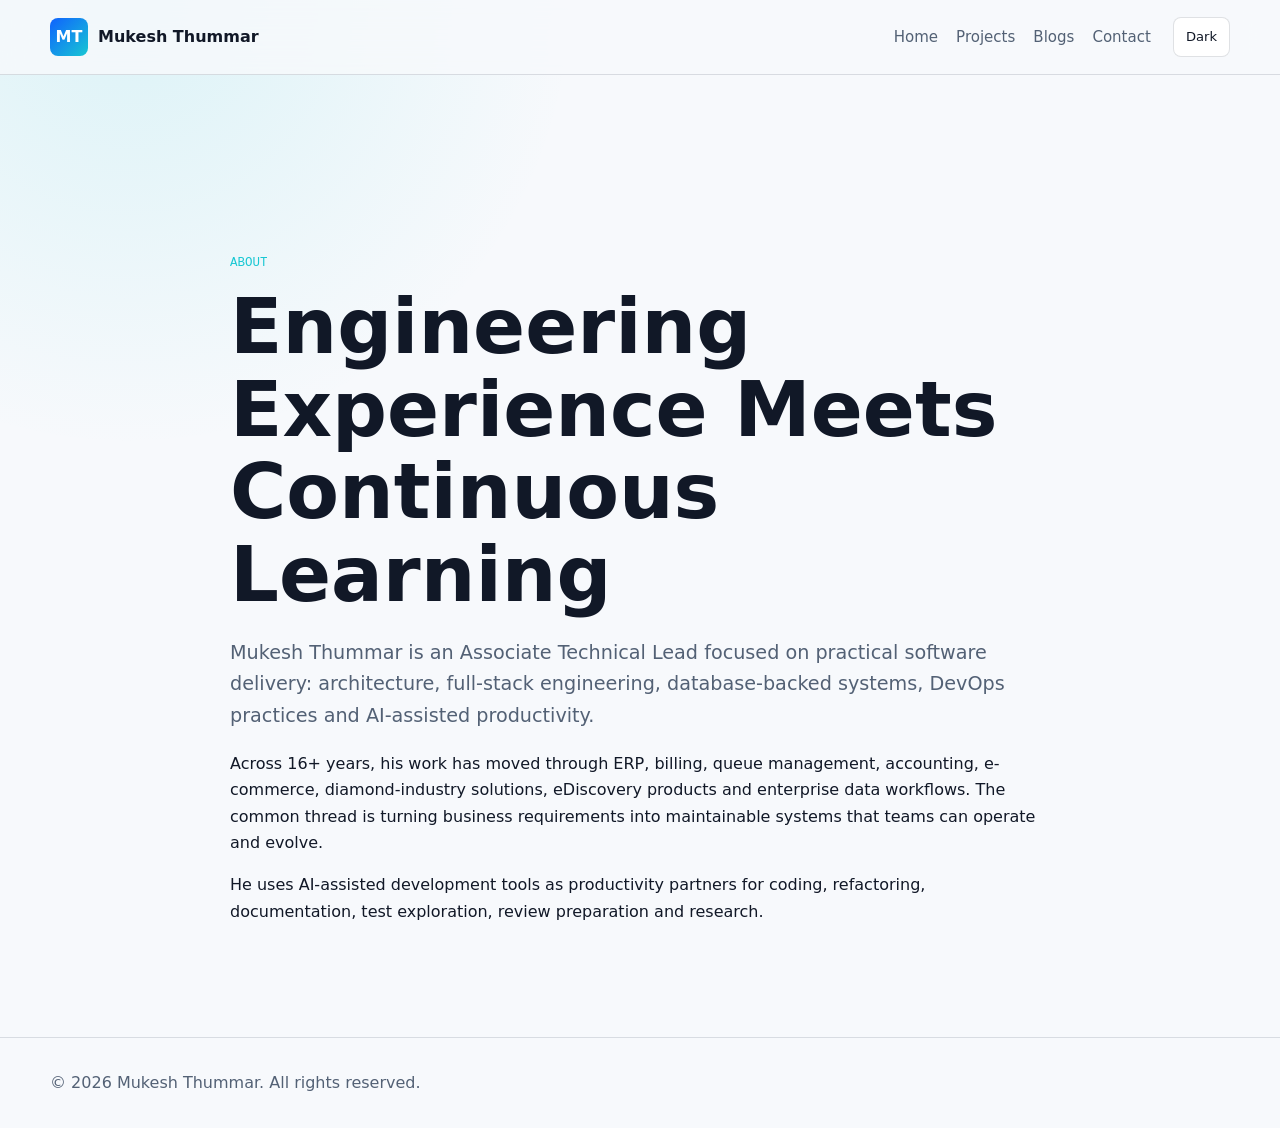
==== about.html @ 183f64a7 "Upgrade Application Design" ====
<!doctype html>
<html lang="en">
<head>
  <meta charset="utf-8">
  <meta name="viewport" content="width=device-width, initial-scale=1">
  <title>About Mukesh Thummar | Engineering Journey</title>
  <meta name="description" content="About Mukesh Thummar, Associate Technical Lead and full-stack software engineer with 16+ years of enterprise application experience.">
  <link rel="stylesheet" href="css/style.css">
  <link rel="stylesheet" href="css/responsive.css">
</head>
<body>
  <header class="site-header"><nav class="nav wrap"><a class="brand" href="index.html"><span>MT</span><strong>Mukesh Thummar</strong></a><div class="nav-menu static"><a href="index.html">Home</a><a href="projects.html">Projects</a><a href="blogs.html">Blogs</a><a href="contact.html">Contact</a></div><button class="theme-toggle" type="button" data-theme-toggle>Light</button></nav></header>
  <main class="page-main">
    <section class="section"><div class="wrap narrow"><p class="eyebrow">About</p><h1>Engineering Experience Meets Continuous Learning</h1><p class="lead">Mukesh Thummar is an Associate Technical Lead focused on practical software delivery: architecture, full-stack engineering, database-backed systems, DevOps practices and AI-assisted productivity.</p><p>Across 16+ years, his work has moved through ERP, billing, queue management, accounting, e-commerce, diamond-industry solutions, eDiscovery products and enterprise data workflows. The common thread is turning business requirements into maintainable systems that teams can operate and evolve.</p><p>He uses AI-assisted development tools as productivity partners for coding, refactoring, documentation, test exploration, review preparation and research.</p></div></section>
  </main>
  <footer class="footer"><div class="wrap">&copy; 2026 Mukesh Thummar. All rights reserved.</div></footer>
  <script src="js/main.js"></script>
</body>
</html>
---- css/style.css ----
:root {
  color-scheme: dark;
  --primary: #0f62fe;
  --secondary: #7c8ca5;
  --accent: #18c7d3;
  --background: #08111f;
  --surface: #0f1b2e;
  --surface-strong: #16243a;
  --text: #f5f8fb;
  --muted: #a9b6c8;
  --border: rgba(185, 205, 232, 0.16);
  --shadow: 0 24px 80px rgba(0, 0, 0, 0.32);
  --radius: 8px;
  --wrap: min(1180px, calc(100% - 40px));
}

[data-theme="light"] {
  color-scheme: light;
  --background: #f7f9fc;
  --surface: #ffffff;
  --surface-strong: #eef3f8;
  --text: #111827;
  --muted: #536175;
  --border: rgba(31, 45, 68, 0.14);
  --shadow: 0 20px 60px rgba(18, 32, 53, 0.12);
}

* { box-sizing: border-box; }
html { scroll-behavior: smooth; }
body {
  margin: 0;
  font-family: Inter, system-ui, -apple-system, BlinkMacSystemFont, "Segoe UI", sans-serif;
  background:
    radial-gradient(circle at 10% 0%, rgba(24, 199, 211, 0.12), transparent 28rem),
    linear-gradient(180deg, var(--background), var(--background));
  color: var(--text);
  line-height: 1.65;
}

a { color: inherit; text-decoration: none; }
img { max-width: 100%; display: block; }
button, input { font: inherit; }

.skip-link {
  position: absolute;
  left: 16px;
  top: -48px;
  z-index: 20;
  padding: 10px 14px;
  background: var(--primary);
  color: white;
  border-radius: var(--radius);
}
.skip-link:focus { top: 12px; }

.wrap { width: var(--wrap); margin-inline: auto; }
.section { padding: 96px 0; }
.section.alt { background: color-mix(in srgb, var(--surface) 74%, transparent); }
.page-main { padding-top: 82px; min-height: 72vh; }
.narrow { max-width: 820px; }
.lead { font-size: 1.2rem; color: var(--muted); }

.site-header {
  position: sticky;
  top: 0;
  z-index: 10;
  background: color-mix(in srgb, var(--background) 82%, transparent);
  border-bottom: 1px solid var(--border);
  backdrop-filter: blur(18px);
}
.nav {
  min-height: 74px;
  display: flex;
  align-items: center;
  gap: 22px;
}
.brand {
  display: inline-flex;
  align-items: center;
  gap: 10px;
  font-weight: 800;
  letter-spacing: 0;
  white-space: nowrap;
}
.brand span {
  display: grid;
  place-items: center;
  width: 38px;
  height: 38px;
  border-radius: var(--radius);
  background: linear-gradient(135deg, var(--primary), var(--accent));
  color: white;
}
.nav-menu {
  display: flex;
  align-items: center;
  gap: 18px;
  margin-left: auto;
  color: var(--muted);
  font-size: 0.94rem;
}
.nav-menu a:hover, .nav-menu a.active { color: var(--text); }
.nav-actions { display: flex; align-items: center; gap: 8px; }
.icon-link, .theme-toggle, .nav-toggle {
  min-width: 40px;
  height: 40px;
  border-radius: var(--radius);
  border: 1px solid var(--border);
  background: var(--surface);
  color: var(--text);
  display: inline-grid;
  place-items: center;
  cursor: pointer;
}
.theme-toggle { padding: 0 12px; font-size: 0.82rem; }
.nav-toggle { display: none; gap: 4px; }
.nav-toggle span { width: 18px; height: 2px; background: currentColor; display: block; }

.hero { min-height: calc(100vh - 74px); display: grid; align-items: center; padding: 88px 0 64px; }
.hero-grid, .two-col, .architecture-grid { display: grid; grid-template-columns: 1.05fr 0.95fr; gap: 56px; align-items: center; }
.eyebrow {
  margin: 0 0 12px;
  color: var(--accent);
  font-family: "JetBrains Mono", monospace;
  font-size: 0.78rem;
  text-transform: uppercase;
}
h1, h2, h3 { margin: 0; line-height: 1.08; letter-spacing: 0; }
h1 { font-size: clamp(2.55rem, 6vw, 5.8rem); max-width: 920px; }
h2 { font-size: clamp(2rem, 4vw, 3.4rem); }
h3 { font-size: 1.35rem; }
.hero-text, .section-heading p, .story p, .timeline-item p, .mini-card p { color: var(--muted); }
.hero-text { font-size: 1.16rem; max-width: 680px; }
.hero-actions, .contact-actions, .action-space { display: flex; flex-wrap: wrap; gap: 12px; margin-top: 28px; }
.btn {
  min-height: 44px;
  display: inline-flex;
  align-items: center;
  justify-content: center;
  padding: 10px 16px;
  border-radius: var(--radius);
  border: 1px solid var(--border);
  font-weight: 700;
  transition: transform .2s ease, border-color .2s ease, background .2s ease;
}
.btn:hover { transform: translateY(-2px); }
.btn.primary { background: linear-gradient(135deg, var(--primary), #184fd4); color: white; border-color: transparent; }
.btn.secondary { background: var(--surface-strong); }
.btn.ghost { background: transparent; }

.signal-row { display: flex; flex-wrap: wrap; gap: 12px; margin-top: 30px; color: var(--muted); }
.signal-row span { border: 1px solid var(--border); padding: 8px 12px; border-radius: var(--radius); background: var(--surface); }
.signal-row strong { color: var(--text); }

.hero-visual {
  position: relative;
  min-height: 520px;
  border: 1px solid var(--border);
  border-radius: 8px;
  overflow: hidden;
  background:
    linear-gradient(rgba(24,199,211,.08) 1px, transparent 1px),
    linear-gradient(90deg, rgba(24,199,211,.08) 1px, transparent 1px),
    radial-gradient(circle at 70% 25%, rgba(15,98,254,.35), transparent 22rem),
    var(--surface);
  background-size: 32px 32px, 32px 32px, auto, auto;
  box-shadow: var(--shadow);
}
.code-panel {
  position: absolute;
  left: 8%;
  right: 8%;
  top: 12%;
  padding: 16px;
  border: 1px solid var(--border);
  border-radius: var(--radius);
  background: rgba(8, 17, 31, 0.82);
}
.panel-bar { display: flex; gap: 7px; margin-bottom: 14px; }
.panel-bar span { width: 10px; height: 10px; border-radius: 999px; background: var(--accent); opacity: .75; }
pre { margin: 0; overflow: auto; color: #d7f7ff; font: 0.92rem/1.7 "JetBrains Mono", monospace; }
.network-orbit span {
  position: absolute;
  width: 82px;
  height: 82px;
  border-radius: 50%;
  border: 1px solid rgba(24,199,211,.45);
  background: rgba(15,98,254,.16);
  box-shadow: 0 0 48px rgba(24,199,211,.16);
}
.network-orbit span:nth-child(1) { left: 16%; bottom: 18%; }
.network-orbit span:nth-child(2) { left: 48%; bottom: 12%; width: 124px; height: 124px; }
.network-orbit span:nth-child(3) { right: 12%; top: 36%; width: 66px; height: 66px; }
.network-orbit span:nth-child(4) { right: 24%; bottom: 30%; width: 38px; height: 38px; }
.network-orbit span:nth-child(5) { left: 36%; top: 46%; width: 42px; height: 42px; }

.section-heading { max-width: 760px; margin-bottom: 34px; }
.section-heading.center { text-align: center; margin-inline: auto; }
.section-heading.split { display: flex; align-items: end; justify-content: space-between; gap: 24px; max-width: none; }

.journey, .chips, .industry-strip { display: flex; flex-wrap: wrap; gap: 10px; }
.journey span, .chips span, .industry-strip span, .blog-tags span {
  border: 1px solid var(--border);
  background: var(--surface);
  border-radius: var(--radius);
  padding: 7px 10px;
  color: var(--muted);
  font-size: 0.88rem;
}

.timeline { position: relative; display: grid; gap: 22px; }
.timeline::before { content: ""; position: absolute; left: 18px; top: 12px; bottom: 12px; width: 2px; background: var(--border); }
.timeline-item {
  position: relative;
  margin-left: 48px;
  padding: 24px;
  border: 1px solid var(--border);
  border-radius: var(--radius);
  background: var(--surface);
  box-shadow: var(--shadow);
}
.timeline-item::before { content: ""; position: absolute; left: -39px; top: 28px; width: 16px; height: 16px; border-radius: 50%; background: var(--accent); }
.timeline-date, .role { color: var(--accent); font-family: "JetBrains Mono", monospace; font-size: 0.86rem; }

.skill-grid, .project-grid, .blog-grid, .achievement-grid, .product-grid {
  display: grid;
  grid-template-columns: repeat(3, minmax(0, 1fr));
  gap: 18px;
}
.blog-grid {
  grid-template-columns: 1fr;
}
.skill-card, .project-card, .blog-card, .mini-card, .product-card {
  border: 1px solid var(--border);
  border-radius: var(--radius);
  background: var(--surface);
  padding: 22px;
  box-shadow: var(--shadow);
}
.skill-card:hover, .project-card:hover, .blog-card:hover, .product-card:hover { border-color: color-mix(in srgb, var(--accent), var(--border)); }
.skill-list { display: flex; flex-wrap: wrap; gap: 8px; margin-top: 16px; }
.skill-list span, .project-stack span {
  border-radius: var(--radius);
  background: var(--surface-strong);
  color: var(--muted);
  padding: 6px 9px;
  font: 0.78rem "JetBrains Mono", monospace;
}
.filters { display: flex; flex-wrap: wrap; gap: 8px; justify-content: flex-end; }
.search-box {
  display: grid;
  gap: 8px;
  min-width: min(100%, 360px);
  color: var(--muted);
  font: 0.84rem "JetBrains Mono", monospace;
}
.search-box input {
  width: 100%;
  min-height: 46px;
  border: 1px solid var(--border);
  border-radius: var(--radius);
  background: var(--surface);
  color: var(--text);
  padding: 10px 12px;
}
.filter-btn {
  border: 1px solid var(--border);
  background: var(--surface);
  color: var(--muted);
  border-radius: var(--radius);
  padding: 8px 10px;
  cursor: pointer;
}
.filter-btn.active { color: white; background: var(--primary); border-color: var(--primary); }
.project-art {
  height: 116px;
  border-radius: var(--radius);
  margin: -4px 0 18px;
  background:
    linear-gradient(135deg, rgba(15,98,254,.26), rgba(24,199,211,.12)),
    repeating-linear-gradient(90deg, transparent 0 18px, rgba(255,255,255,.05) 18px 19px),
    var(--surface-strong);
}
.project-meta, .blog-meta { display: flex; flex-wrap: wrap; gap: 8px; color: var(--accent); font: 0.8rem "JetBrains Mono", monospace; }
.project-stack, .blog-tags { display: flex; flex-wrap: wrap; gap: 8px; margin: 16px 0; }
.blog-description {
  margin: 16px 0 0;
  padding-left: 20px;
  color: var(--muted);
}
.blog-description li + li { margin-top: 7px; }
.card-actions { display: flex; gap: 10px; flex-wrap: wrap; margin-top: 18px; }
.card-actions a { color: var(--accent); font-weight: 700; }

.architecture-diagram {
  position: relative;
  display: grid;
  gap: 12px;
  padding: 26px;
  border: 1px solid var(--border);
  border-radius: var(--radius);
  background: var(--surface);
}
.architecture-diagram span {
  padding: 12px;
  text-align: center;
  border: 1px solid var(--border);
  border-radius: var(--radius);
  background: var(--surface-strong);
}
.architecture-diagram span + span::before { content: "v"; display: block; color: var(--accent); margin: -8px 0 6px; }
.side-note { position: absolute; top: 44%; color: var(--accent); font: 0.82rem "JetBrains Mono", monospace; }
.side-note.left { left: -24px; transform: rotate(-90deg); }
.side-note.right { right: -78px; transform: rotate(90deg); }

.contact-card {
  display: flex;
  justify-content: space-between;
  align-items: center;
  gap: 28px;
  border: 1px solid var(--border);
  border-radius: var(--radius);
  padding: 34px;
  background: linear-gradient(135deg, color-mix(in srgb, var(--surface) 88%, var(--primary)), var(--surface));
  box-shadow: var(--shadow);
}
.center { text-align: center; }
.footer { padding: 32px 0; border-top: 1px solid var(--border); color: var(--muted); }
.footer-grid { display: flex; align-items: center; justify-content: space-between; gap: 18px; flex-wrap: wrap; }
.footer-links { display: flex; gap: 14px; }

:focus-visible { outline: 3px solid color-mix(in srgb, var(--accent), white 20%); outline-offset: 3px; }
---- css/responsive.css ----
@media (max-width: 980px) {
  :root { --wrap: min(100% - 28px, 760px); }
  .section { padding: 72px 0; }
  .hero-grid, .two-col, .architecture-grid { grid-template-columns: 1fr; gap: 34px; }
  .hero { min-height: auto; }
  .hero-visual { min-height: 420px; }
  .skill-grid, .project-grid, .blog-grid, .achievement-grid, .product-grid { grid-template-columns: repeat(2, minmax(0, 1fr)); }
  .section-heading.split { align-items: flex-start; flex-direction: column; }
  .filters { justify-content: flex-start; }
  .side-note { position: static; transform: none !important; text-align: center; }
}

@media (max-width: 760px) {
  .nav { justify-content: space-between; }
  .nav-toggle { display: inline-grid; }
  .nav-menu:not(.static) {
    position: fixed;
    inset: 74px 14px auto;
    display: none;
    flex-direction: column;
    align-items: stretch;
    padding: 18px;
    background: var(--surface);
    border: 1px solid var(--border);
    border-radius: var(--radius);
    box-shadow: var(--shadow);
  }
  .nav-menu.open { display: flex; }
  .nav-menu.static { display: none; }
  .nav-actions { margin-left: auto; }
  .brand strong { display: none; }
  .skill-grid, .project-grid, .blog-grid, .achievement-grid, .product-grid { grid-template-columns: 1fr; }
  .contact-card { flex-direction: column; align-items: flex-start; }
  .hero-actions, .contact-actions { width: 100%; }
  .btn { width: 100%; }
  .timeline-item { margin-left: 34px; }
  .timeline::before { left: 10px; }
  .timeline-item::before { left: -32px; }
  pre { font-size: 0.78rem; }
}

@media (max-width: 440px) {
  h1 { font-size: 2.35rem; }
  .hero-visual { min-height: 330px; }
  .code-panel { left: 5%; right: 5%; }
  .section { padding: 58px 0; }
}
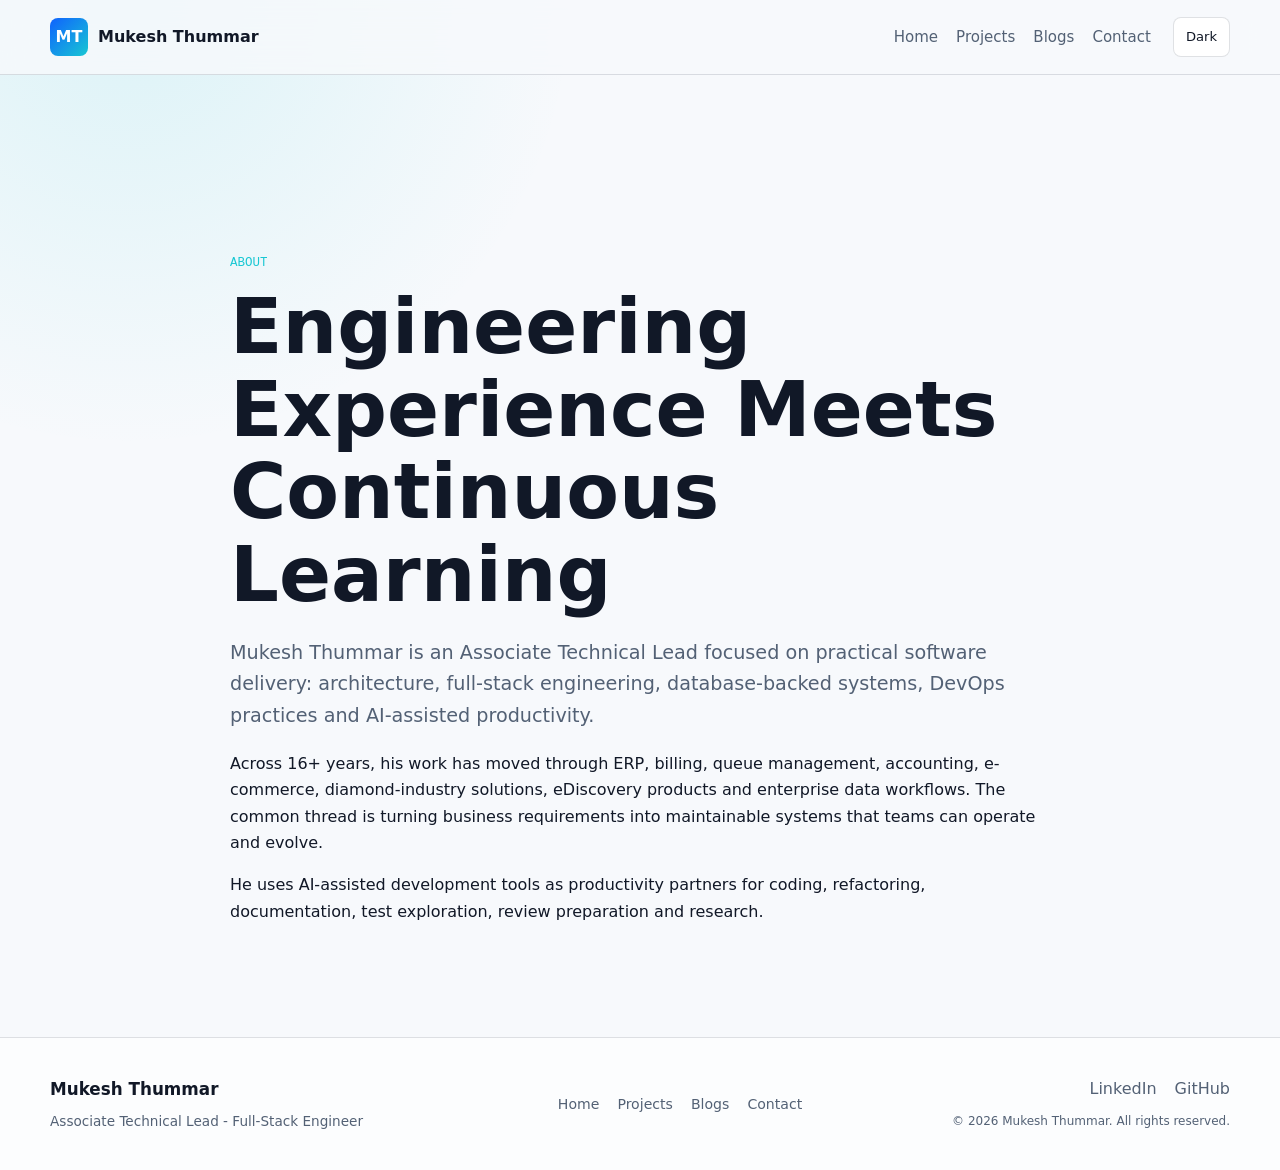
==== commit 289bb9a1: "Upgrade Application Design 2" ====
--- a/about.html
+++ b/about.html
@@ -13,7 +13,7 @@
   <main class="page-main">
     <section class="section"><div class="wrap narrow"><p class="eyebrow">About</p><h1>Engineering Experience Meets Continuous Learning</h1><p class="lead">Mukesh Thummar is an Associate Technical Lead focused on practical software delivery: architecture, full-stack engineering, database-backed systems, DevOps practices and AI-assisted productivity.</p><p>Across 16+ years, his work has moved through ERP, billing, queue management, accounting, e-commerce, diamond-industry solutions, eDiscovery products and enterprise data workflows. The common thread is turning business requirements into maintainable systems that teams can operate and evolve.</p><p>He uses AI-assisted development tools as productivity partners for coding, refactoring, documentation, test exploration, review preparation and research.</p></div></section>
   </main>
-  <footer class="footer"><div class="wrap">&copy; 2026 Mukesh Thummar. All rights reserved.</div></footer>
+  <footer class="footer"><div class="wrap footer-grid"><div class="footer-brand"><strong>Mukesh Thummar</strong><p>Associate Technical Lead - Full-Stack Engineer</p></div><nav class="footer-nav" aria-label="Footer navigation"><a href="index.html">Home</a><a href="projects.html">Projects</a><a href="blogs.html">Blogs</a><a href="contact.html">Contact</a></nav><div class="footer-meta"><div class="footer-links"><a href="https://www.linkedin.com/in/mukesh-thummar-92213554/" target="_blank" rel="noreferrer" aria-label="LinkedIn">LinkedIn</a><a href="https://github.com/MukeshThummar" target="_blank" rel="noreferrer" aria-label="GitHub">GitHub</a></div><small>&copy; 2026 Mukesh Thummar. All rights reserved.</small></div></div></footer>
   <script src="js/main.js"></script>
 </body>
 </html>
--- a/css/style.css
+++ b/css/style.css
@@ -132,6 +132,7 @@
 .hero-text, .section-heading p, .story p, .timeline-item p, .mini-card p { color: var(--muted); }
 .hero-text { font-size: 1.16rem; max-width: 680px; }
 .hero-actions, .contact-actions, .action-space { display: flex; flex-wrap: wrap; gap: 12px; margin-top: 28px; }
+.contact-actions { flex-wrap: nowrap; align-items: center; }
 .btn {
   min-height: 44px;
   display: inline-flex;
@@ -198,7 +199,12 @@
 .section-heading.center { text-align: center; margin-inline: auto; }
 .section-heading.split { display: flex; align-items: end; justify-content: space-between; gap: 24px; max-width: none; }
 
-.journey, .chips, .industry-strip { display: flex; flex-wrap: wrap; gap: 10px; }
+.journey, .chips { display: flex; flex-wrap: wrap; gap: 10px; }
+.industry-strip {
+  display: grid;
+  grid-template-columns: repeat(5, minmax(0, 1fr));
+  gap: 12px;
+}
 .journey span, .chips span, .industry-strip span, .blog-tags span {
   border: 1px solid var(--border);
   background: var(--surface);
@@ -206,6 +212,31 @@
   padding: 7px 10px;
   color: var(--muted);
   font-size: 0.88rem;
+}
+.industry-strip span {
+  position: relative;
+  display: flex;
+  align-items: flex-end;
+  min-height: 104px;
+  padding: 18px;
+  overflow: hidden;
+  color: var(--text);
+  font: 600 0.92rem/1.35 "JetBrains Mono", monospace;
+  transition: transform .2s ease, border-color .2s ease, background .2s ease;
+}
+.industry-strip span::before {
+  content: "";
+  position: absolute;
+  top: 18px;
+  left: 18px;
+  width: 22px;
+  height: 3px;
+  background: var(--accent);
+}
+.industry-strip span:hover {
+  transform: translateY(-3px);
+  border-color: var(--accent);
+  background: var(--surface-strong);
 }
 
 .timeline { position: relative; display: grid; gap: 22px; }
@@ -254,6 +285,10 @@
   color: var(--muted);
   font: 0.84rem "JetBrains Mono", monospace;
 }
+.project-search {
+  flex: 0 1 360px;
+  min-width: 0;
+}
 .search-box input {
   width: 100%;
   min-height: 46px;
@@ -295,11 +330,24 @@
 .architecture-diagram {
   position: relative;
   display: grid;
+  grid-template-columns: repeat(2, minmax(0, 1fr));
   gap: 12px;
   padding: 26px;
   border: 1px solid var(--border);
   border-radius: var(--radius);
   background: var(--surface);
+}
+.flow-block { padding: 18px; border: 1px solid var(--border); border-radius: var(--radius); background: color-mix(in srgb, var(--surface) 76%, var(--accent)); }
+.agent-block { background: color-mix(in srgb, var(--surface) 76%, var(--primary)); }
+.flow-column {
+  display: grid;
+  gap: 12px;
+}
+.flow-title {
+  margin: 0;
+  color: var(--accent);
+  font: 0.82rem "JetBrains Mono", monospace;
+  text-align: center;
 }
 .architecture-diagram span {
   padding: 12px;
@@ -308,7 +356,10 @@
   border-radius: var(--radius);
   background: var(--surface-strong);
 }
-.architecture-diagram span + span::before { content: "v"; display: block; color: var(--accent); margin: -8px 0 6px; }
+.flow-column span + span::before { content: "v"; display: block; color: var(--accent); margin: -8px 0 6px; }
+.agent-flow span {
+  background: color-mix(in srgb, var(--surface-strong) 72%, var(--primary));
+}
 .side-note { position: absolute; top: 44%; color: var(--accent); font: 0.82rem "JetBrains Mono", monospace; }
 .side-note.left { left: -24px; transform: rotate(-90deg); }
 .side-note.right { right: -78px; transform: rotate(90deg); }
@@ -324,9 +375,19 @@
   background: linear-gradient(135deg, color-mix(in srgb, var(--surface) 88%, var(--primary)), var(--surface));
   box-shadow: var(--shadow);
 }
+.contact-link { width: 46px; height: 46px; padding: 0; gap: 0; }
+.contact-icon { display: inline-grid; place-items: center; min-width: 1.4em; font-size: .8em; font-weight: 800; }
+.contact-icon { width: 20px; height: 20px; min-width: 20px; }
+.icon-link .contact-icon { width: 18px; height: 18px; min-width: 18px; }
 .center { text-align: center; }
-.footer { padding: 32px 0; border-top: 1px solid var(--border); color: var(--muted); }
-.footer-grid { display: flex; align-items: center; justify-content: space-between; gap: 18px; flex-wrap: wrap; }
-.footer-links { display: flex; gap: 14px; }
+.footer { padding: 38px 0; border-top: 1px solid var(--border); color: var(--muted); background: color-mix(in srgb, var(--surface) 68%, var(--background)); }
+.footer-grid { display: grid; grid-template-columns: 1.2fr auto 1fr; align-items: center; gap: 28px; }
+.footer-brand strong { color: var(--text); font-size: 1.05rem; }
+.footer-brand p { margin: 6px 0 0; font-size: .85rem; }
+.footer-nav, .footer-links { display: flex; align-items: center; gap: 18px; }
+.footer-nav { justify-content: center; font-size: .88rem; }
+.footer-nav a:hover, .footer-links a:hover { color: var(--text); }
+.footer-meta { display: grid; justify-items: end; gap: 10px; }
+.footer-meta small { font-size: .75rem; }
 
 :focus-visible { outline: 3px solid color-mix(in srgb, var(--accent), white 20%); outline-offset: 3px; }
--- a/css/responsive.css
+++ b/css/responsive.css
@@ -5,8 +5,10 @@
   .hero { min-height: auto; }
   .hero-visual { min-height: 420px; }
   .skill-grid, .project-grid, .blog-grid, .achievement-grid, .product-grid { grid-template-columns: repeat(2, minmax(0, 1fr)); }
+  .industry-strip { grid-template-columns: repeat(3, minmax(0, 1fr)); }
   .section-heading.split { align-items: flex-start; flex-direction: column; }
   .filters { justify-content: flex-start; }
+  .architecture-diagram { grid-template-columns: 1fr; }
   .side-note { position: static; transform: none !important; text-align: center; }
 }
 
@@ -30,9 +32,15 @@
   .nav-actions { margin-left: auto; }
   .brand strong { display: none; }
   .skill-grid, .project-grid, .blog-grid, .achievement-grid, .product-grid { grid-template-columns: 1fr; }
+  .industry-strip { grid-template-columns: repeat(2, minmax(0, 1fr)); }
   .contact-card { flex-direction: column; align-items: flex-start; }
   .hero-actions, .contact-actions { width: 100%; }
+  .contact-actions { flex-wrap: wrap; }
   .btn { width: 100%; }
+  .contact-actions .contact-link { width: 46px; }
+  .footer-grid { grid-template-columns: 1fr; justify-items: start; gap: 22px; }
+  .footer-nav { justify-content: flex-start; flex-wrap: wrap; }
+  .footer-meta { justify-items: start; }
   .timeline-item { margin-left: 34px; }
   .timeline::before { left: 10px; }
   .timeline-item::before { left: -32px; }
@@ -44,4 +52,5 @@
   .hero-visual { min-height: 330px; }
   .code-panel { left: 5%; right: 5%; }
   .section { padding: 58px 0; }
+  .industry-strip { grid-template-columns: 1fr; }
 }
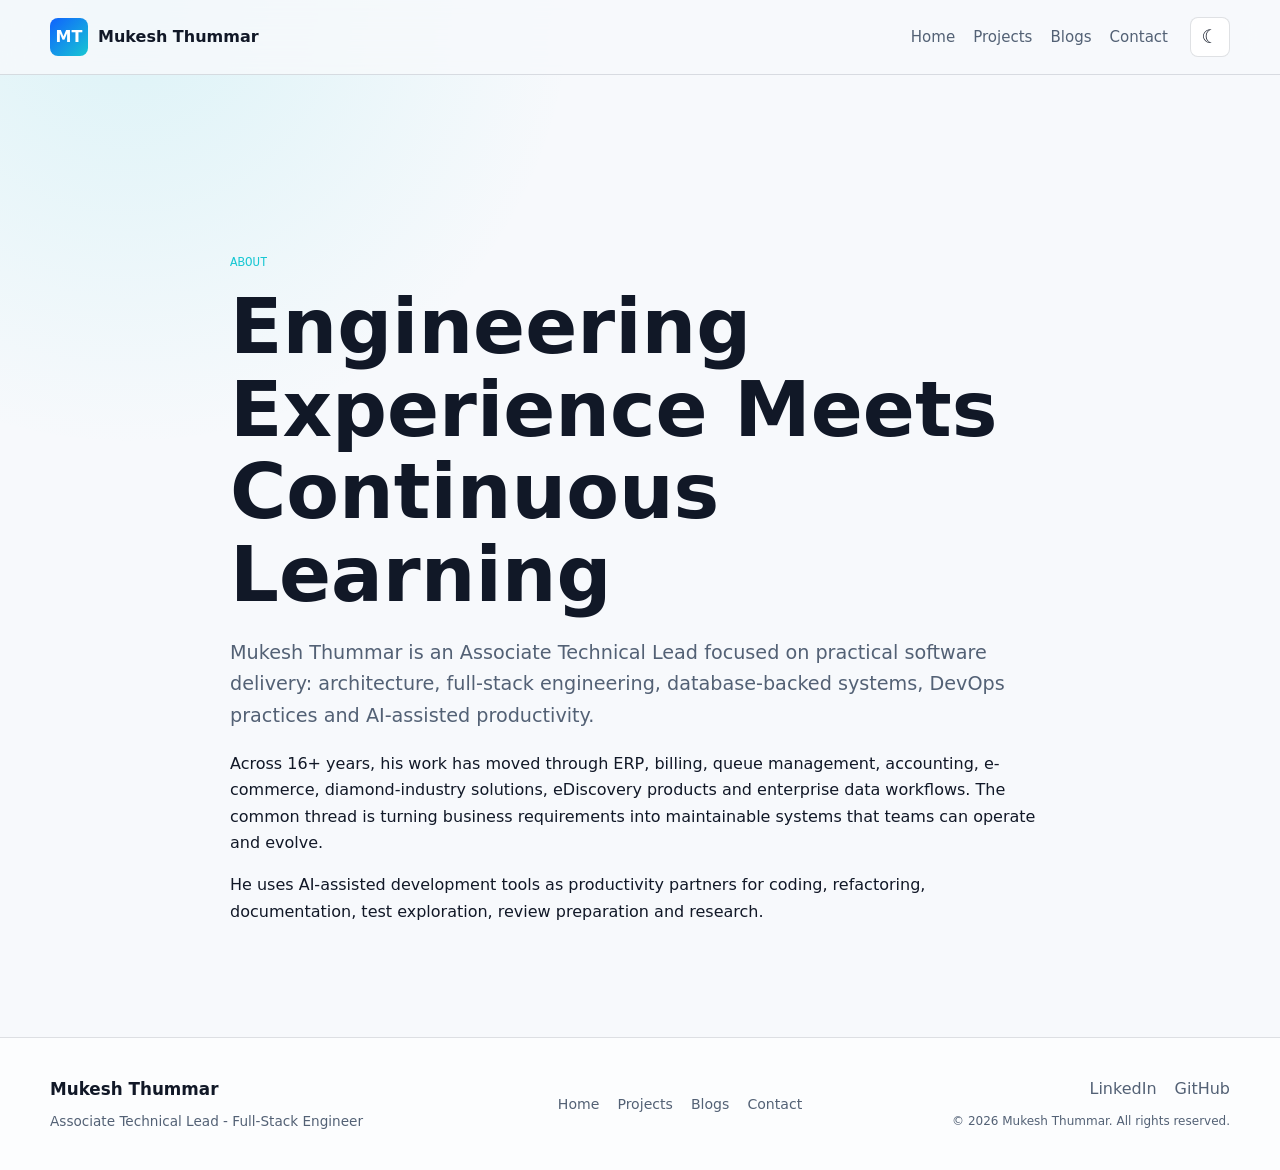
==== commit 689cd305: "Theam : Set Icon instead of text" ====
--- a/about.html
+++ b/about.html
@@ -9,7 +9,7 @@
   <link rel="stylesheet" href="css/responsive.css">
 </head>
 <body>
-  <header class="site-header"><nav class="nav wrap"><a class="brand" href="index.html"><span>MT</span><strong>Mukesh Thummar</strong></a><div class="nav-menu static"><a href="index.html">Home</a><a href="projects.html">Projects</a><a href="blogs.html">Blogs</a><a href="contact.html">Contact</a></div><button class="theme-toggle" type="button" data-theme-toggle>Light</button></nav></header>
+  <header class="site-header"><nav class="nav wrap"><a class="brand" href="index.html"><span>MT</span><strong>Mukesh Thummar</strong></a><div class="nav-menu static"><a href="index.html">Home</a><a href="projects.html">Projects</a><a href="blogs.html">Blogs</a><a href="contact.html">Contact</a></div><button class="theme-toggle" type="button" data-theme-toggle aria-label="Toggle theme"><span class="theme-icon" aria-hidden="true">☼</span></button></nav></header>
   <main class="page-main">
     <section class="section"><div class="wrap narrow"><p class="eyebrow">About</p><h1>Engineering Experience Meets Continuous Learning</h1><p class="lead">Mukesh Thummar is an Associate Technical Lead focused on practical software delivery: architecture, full-stack engineering, database-backed systems, DevOps practices and AI-assisted productivity.</p><p>Across 16+ years, his work has moved through ERP, billing, queue management, accounting, e-commerce, diamond-industry solutions, eDiscovery products and enterprise data workflows. The common thread is turning business requirements into maintainable systems that teams can operate and evolve.</p><p>He uses AI-assisted development tools as productivity partners for coding, refactoring, documentation, test exploration, review preparation and research.</p></div></section>
   </main>
--- a/css/style.css
+++ b/css/style.css
@@ -112,7 +112,7 @@
   place-items: center;
   cursor: pointer;
 }
-.theme-toggle { padding: 0 12px; font-size: 0.82rem; }
+.theme-toggle { padding: 0; font-size: 1.15rem; }
 .nav-toggle { display: none; gap: 4px; }
 .nav-toggle span { width: 18px; height: 2px; background: currentColor; display: block; }
 
@@ -198,6 +198,8 @@
 .section-heading { max-width: 760px; margin-bottom: 34px; }
 .section-heading.center { text-align: center; margin-inline: auto; }
 .section-heading.split { display: flex; align-items: end; justify-content: space-between; gap: 24px; max-width: none; }
+.section-heading.split.reveal { position: relative; z-index: 10; }
+.project-grid { position: relative; z-index: 1; }
 
 .journey, .chips { display: flex; flex-wrap: wrap; gap: 10px; }
 .industry-strip {
@@ -288,7 +290,10 @@
 .project-search {
   flex: 0 1 360px;
   min-width: 0;
-}
+  position: relative;
+  z-index: 20;
+}
+.project-search-field { position: relative; }
 .search-box input {
   width: 100%;
   min-height: 46px;
@@ -298,6 +303,35 @@
   color: var(--text);
   padding: 10px 12px;
 }
+.project-suggestions {
+  position: absolute;
+  z-index: 50;
+  top: calc(100% + 6px);
+  left: 0;
+  right: 0;
+  max-height: 220px;
+  overflow-y: auto;
+  padding: 6px;
+  border: 1px solid var(--border);
+  border-radius: var(--radius);
+  background: var(--surface);
+  box-shadow: var(--shadow);
+}
+.project-suggestions[hidden] { display: none; }
+.project-suggestions button {
+  display: block;
+  width: 100%;
+  padding: 9px 10px;
+  border: 0;
+  border-radius: 5px;
+  background: transparent;
+  color: var(--muted);
+  text-align: left;
+  cursor: pointer;
+  font: .82rem "JetBrains Mono", monospace;
+}
+.project-suggestions button:hover,
+.project-suggestions button:focus-visible { background: var(--surface-strong); color: var(--text); }
 .filter-btn {
   border: 1px solid var(--border);
   background: var(--surface);
--- a/css/responsive.css
+++ b/css/responsive.css
@@ -41,6 +41,8 @@
   .footer-grid { grid-template-columns: 1fr; justify-items: start; gap: 22px; }
   .footer-nav { justify-content: flex-start; flex-wrap: wrap; }
   .footer-meta { justify-items: start; }
+  .project-search { width: 100%; flex-basis: 100%; }
+  .project-suggestions { max-height: 180px; }
   .timeline-item { margin-left: 34px; }
   .timeline::before { left: 10px; }
   .timeline-item::before { left: -32px; }
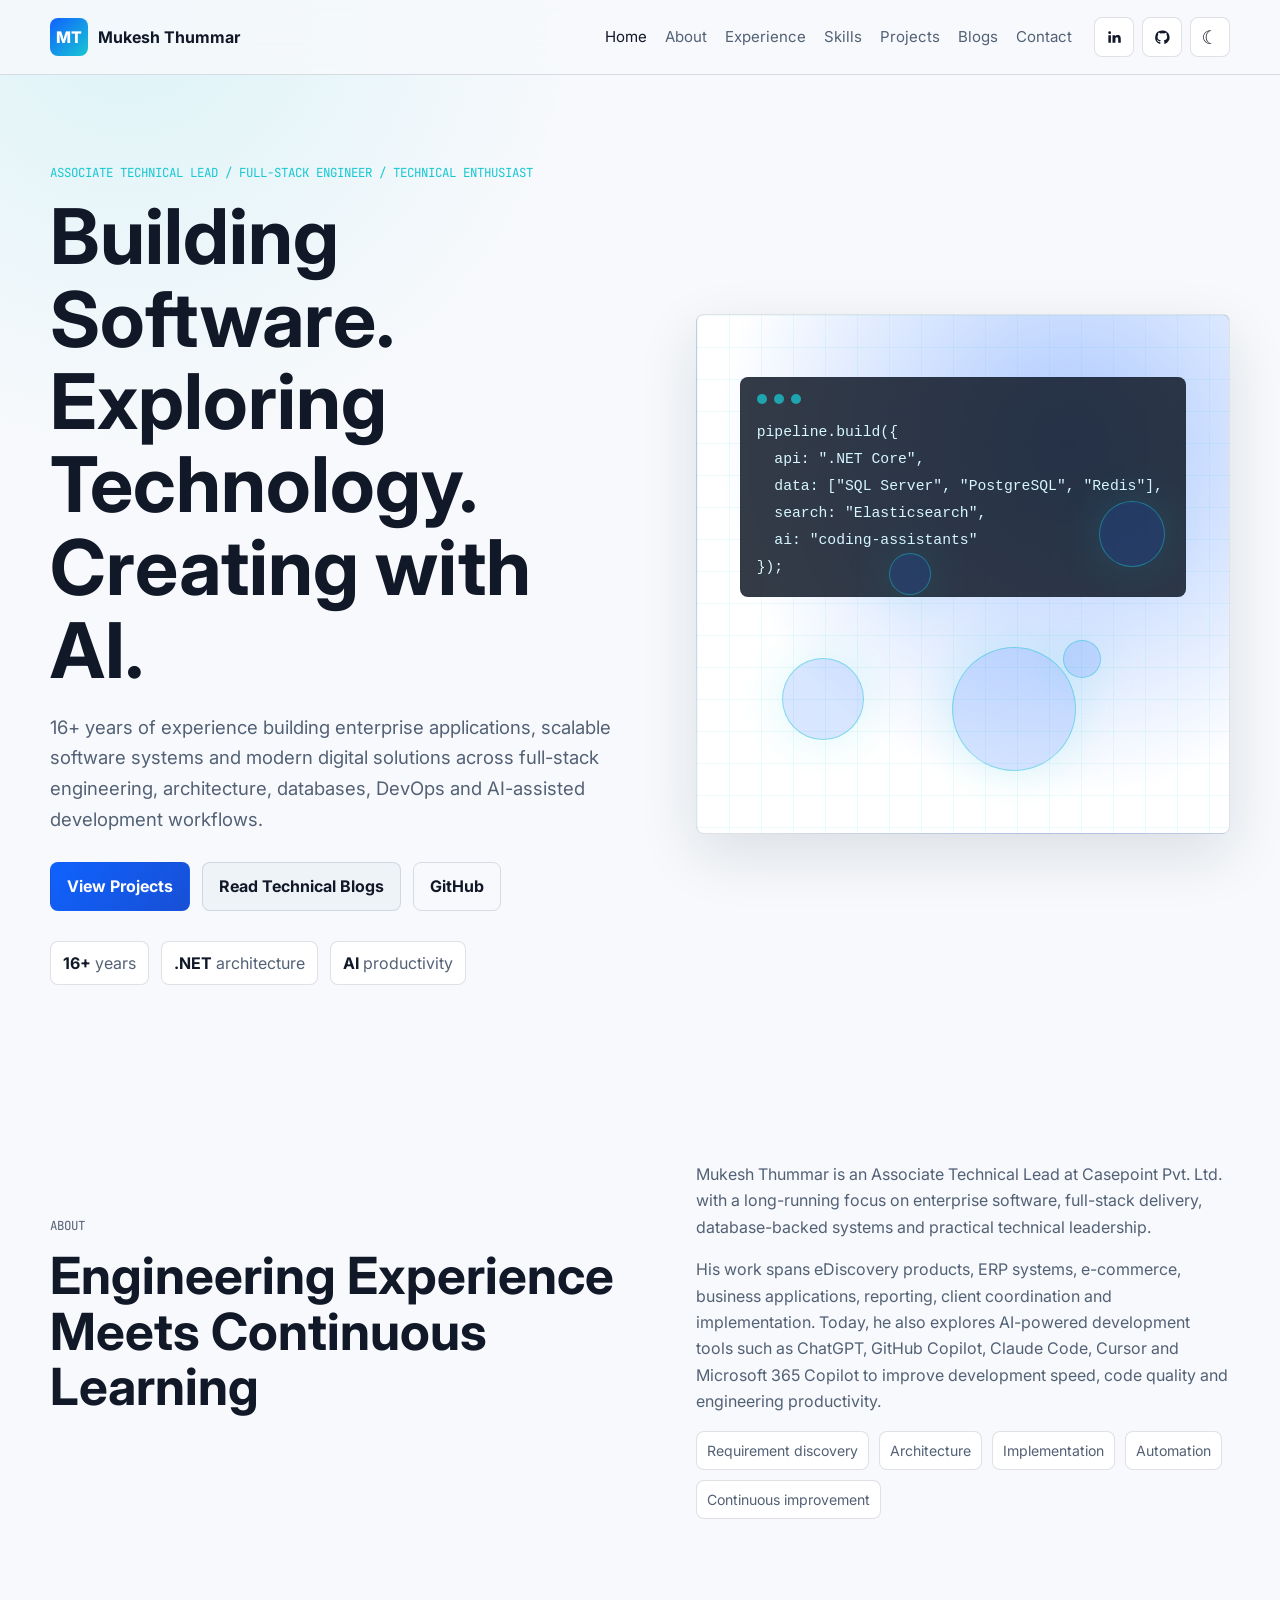
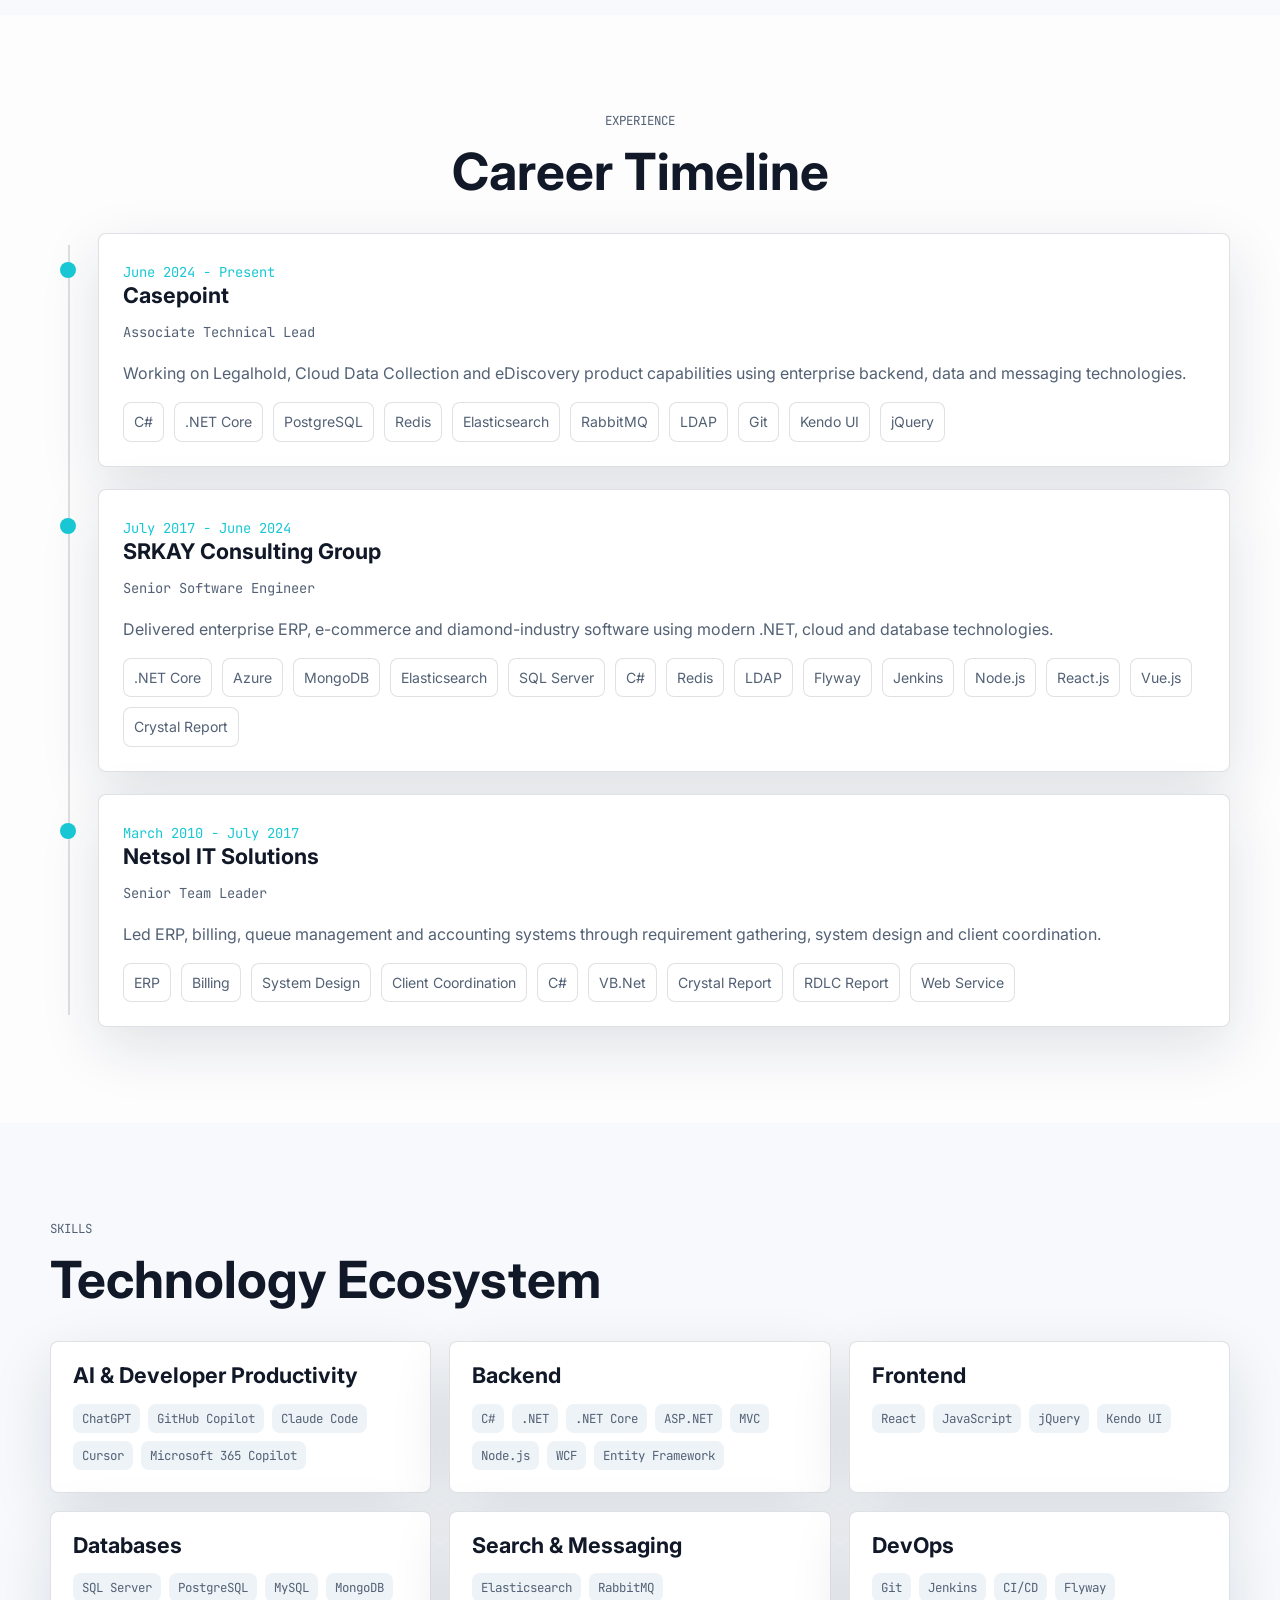
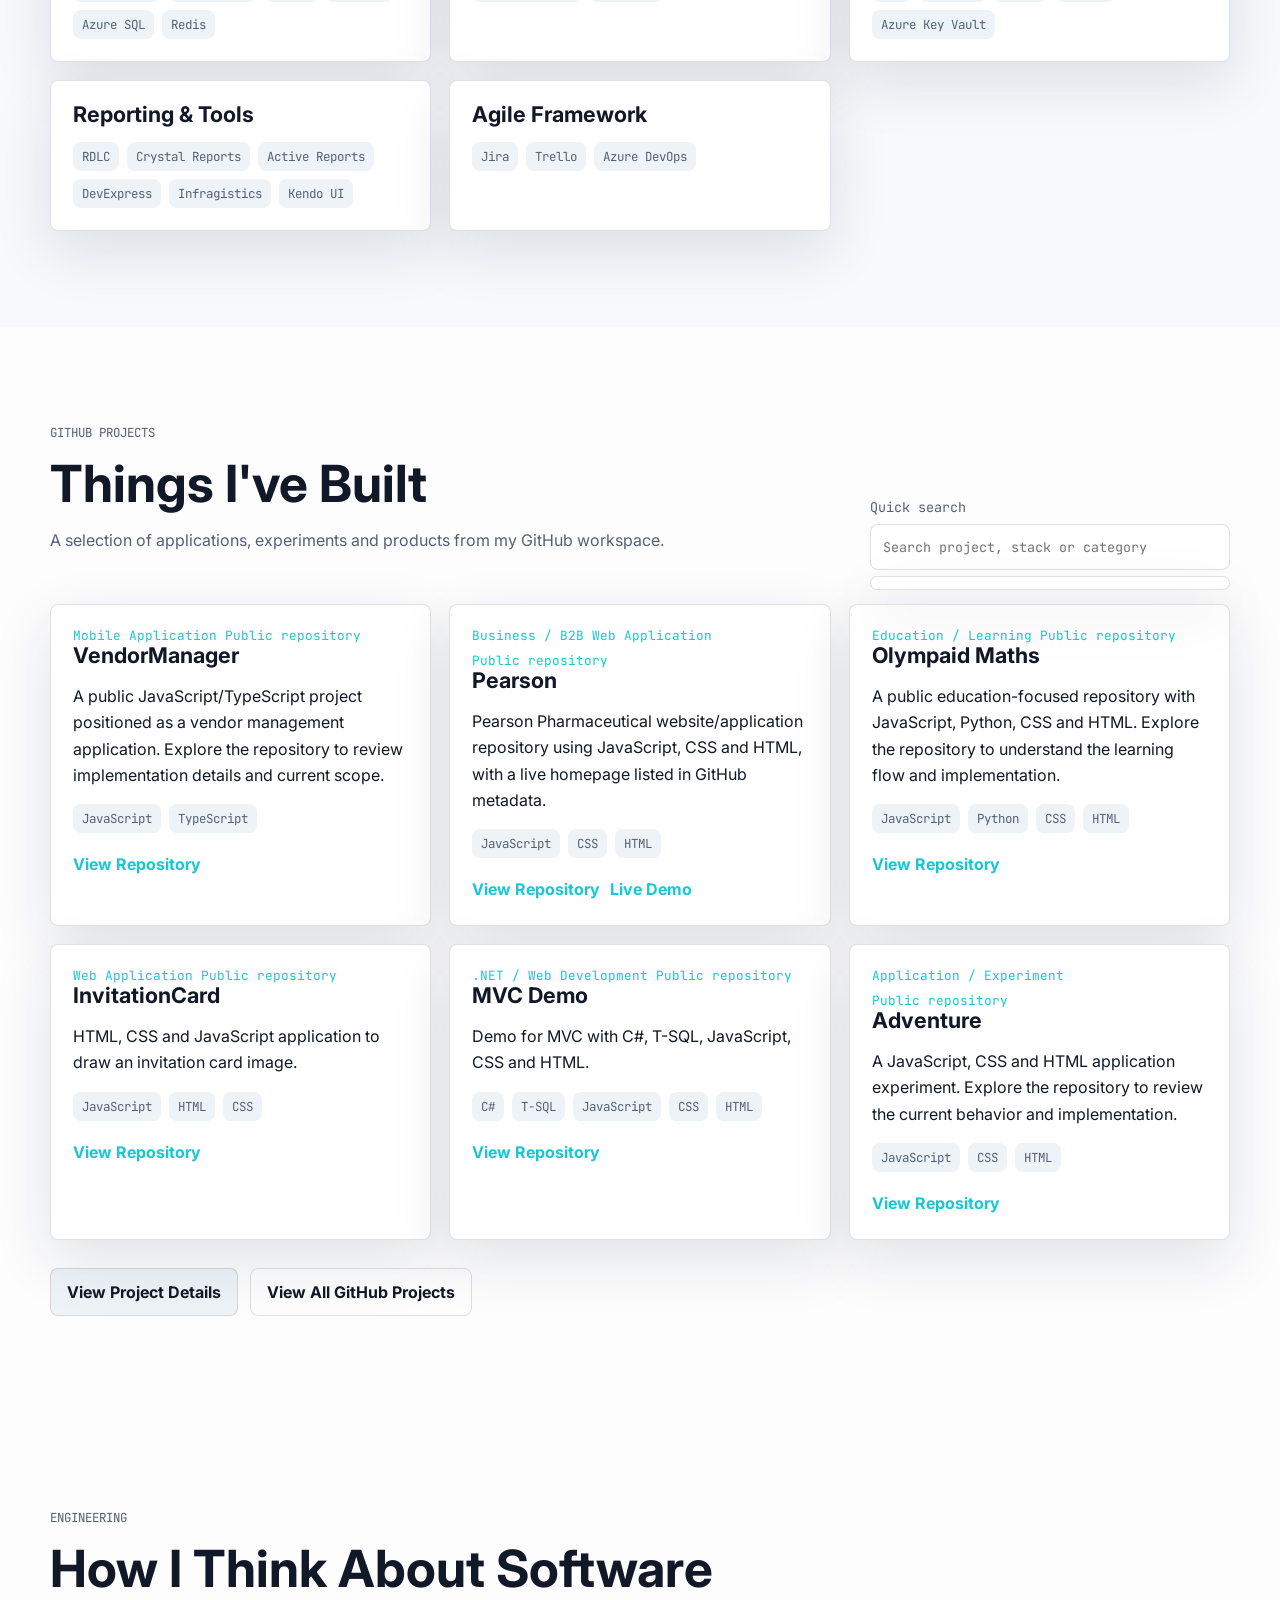
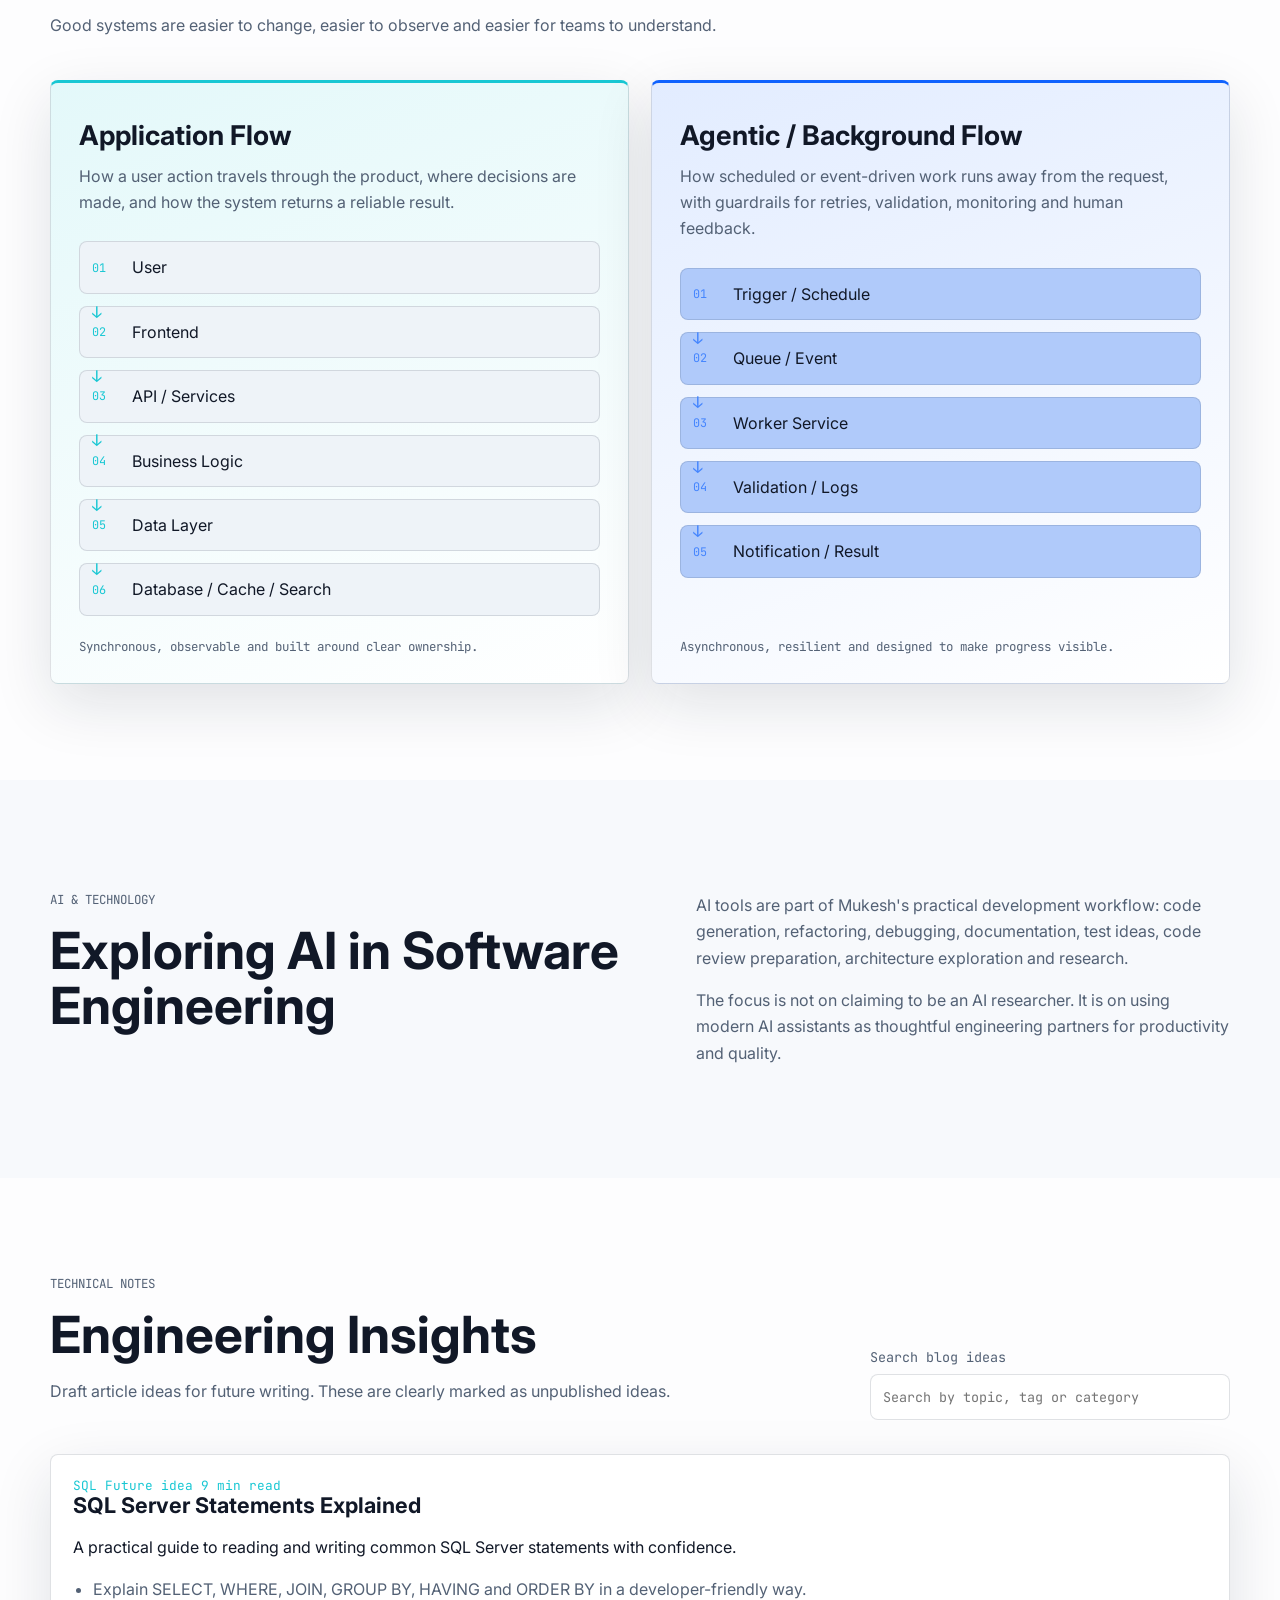
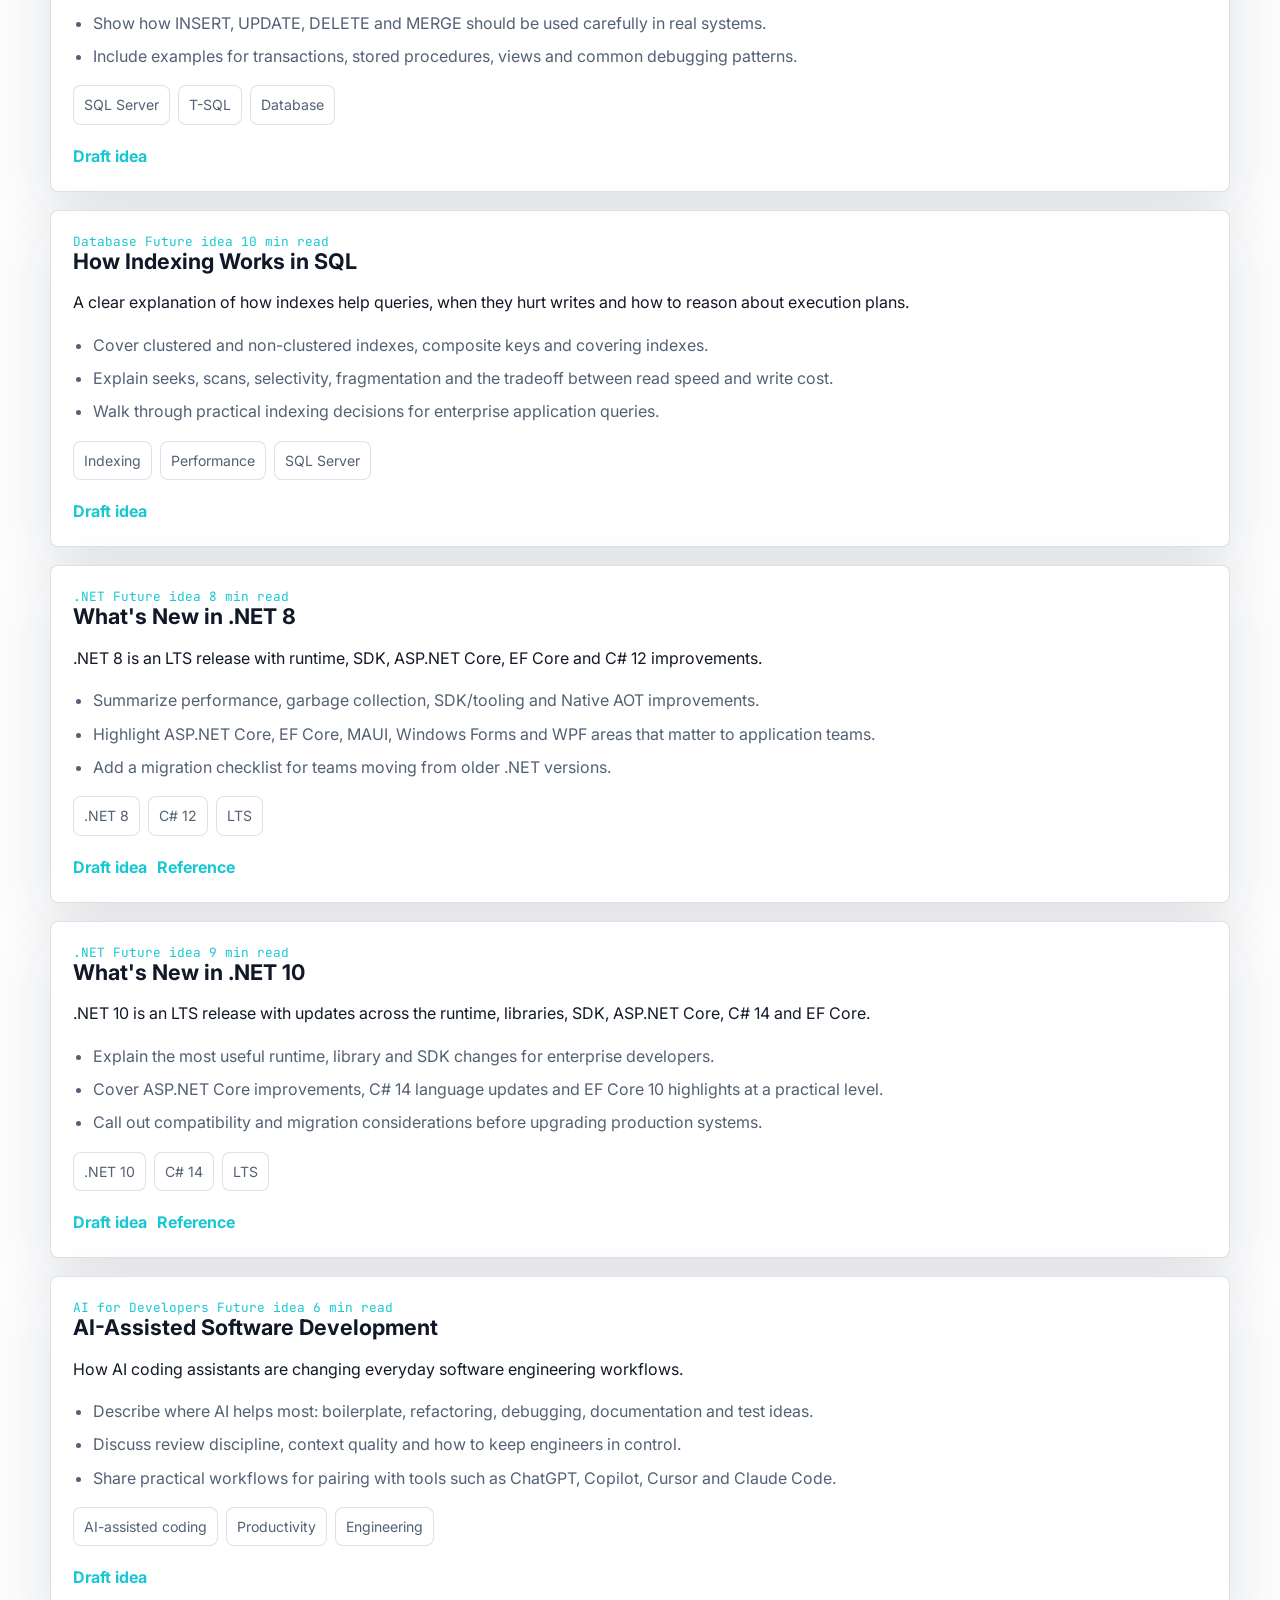
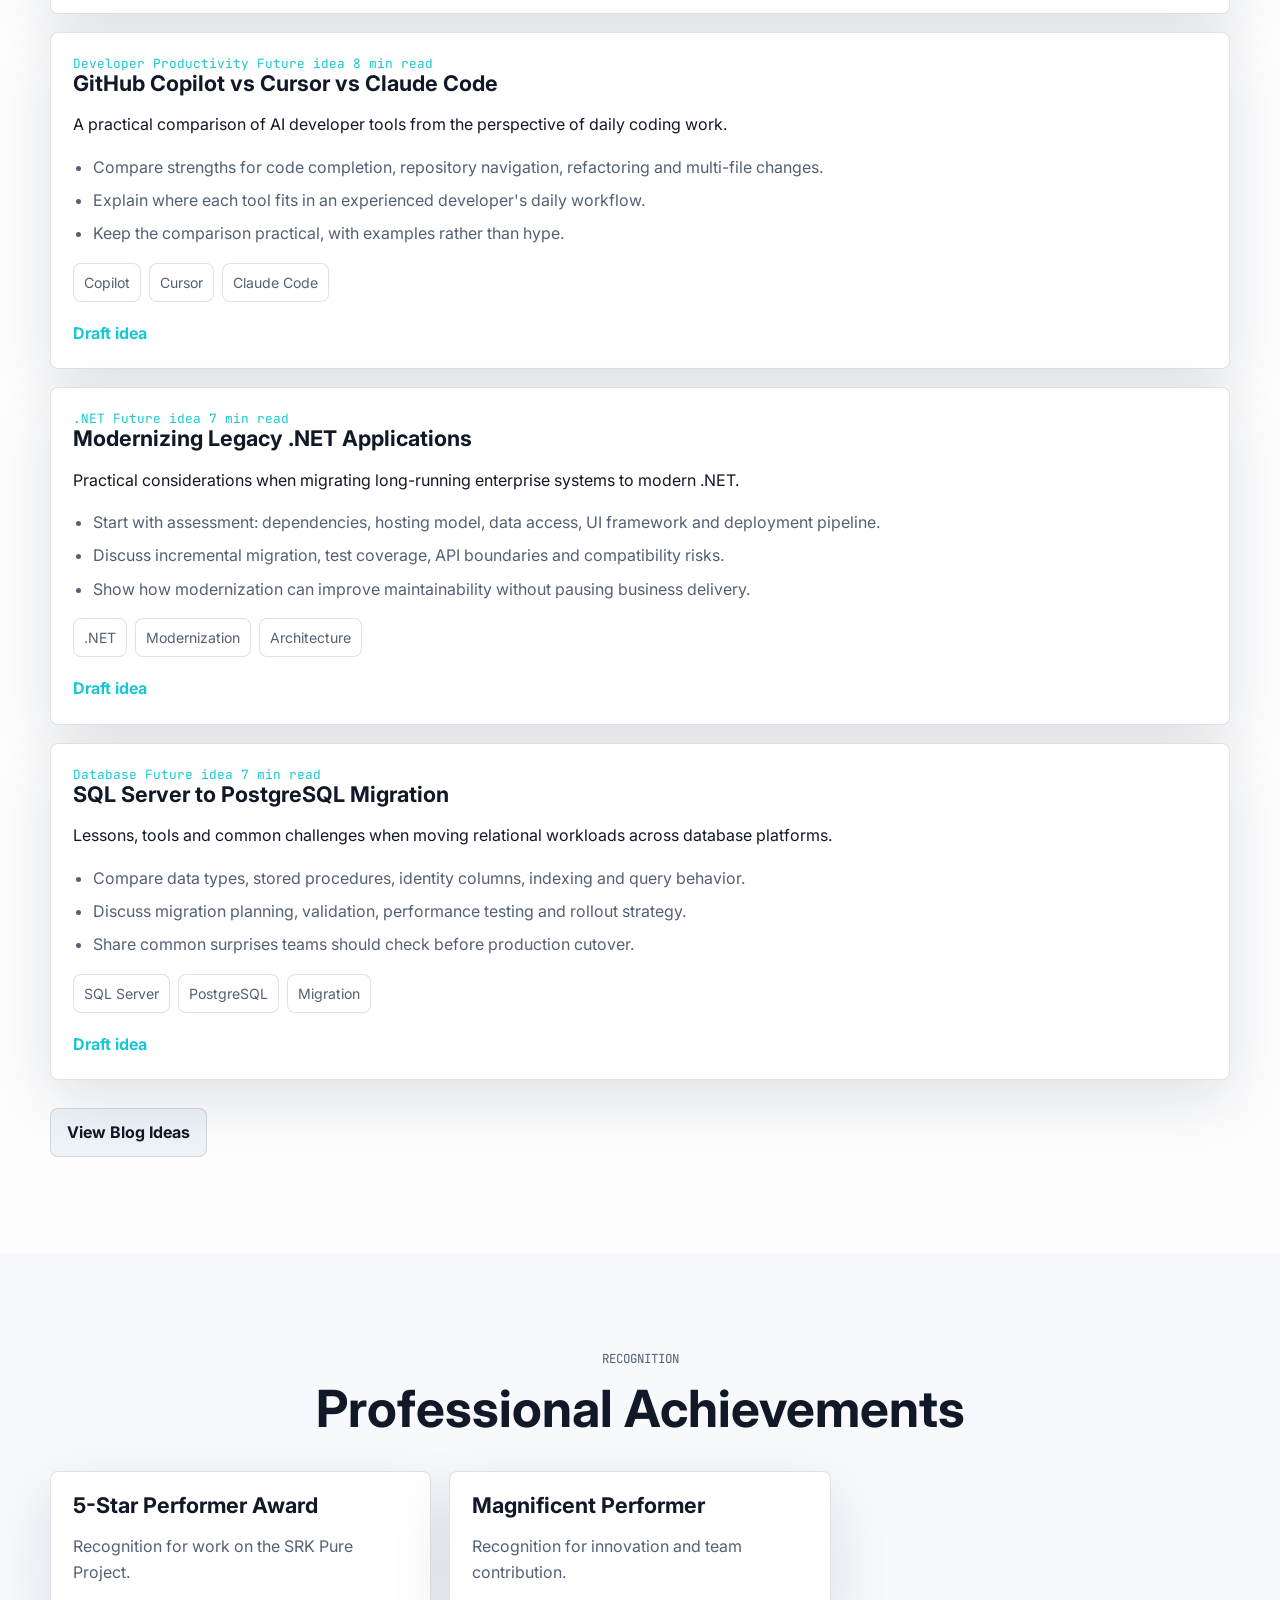
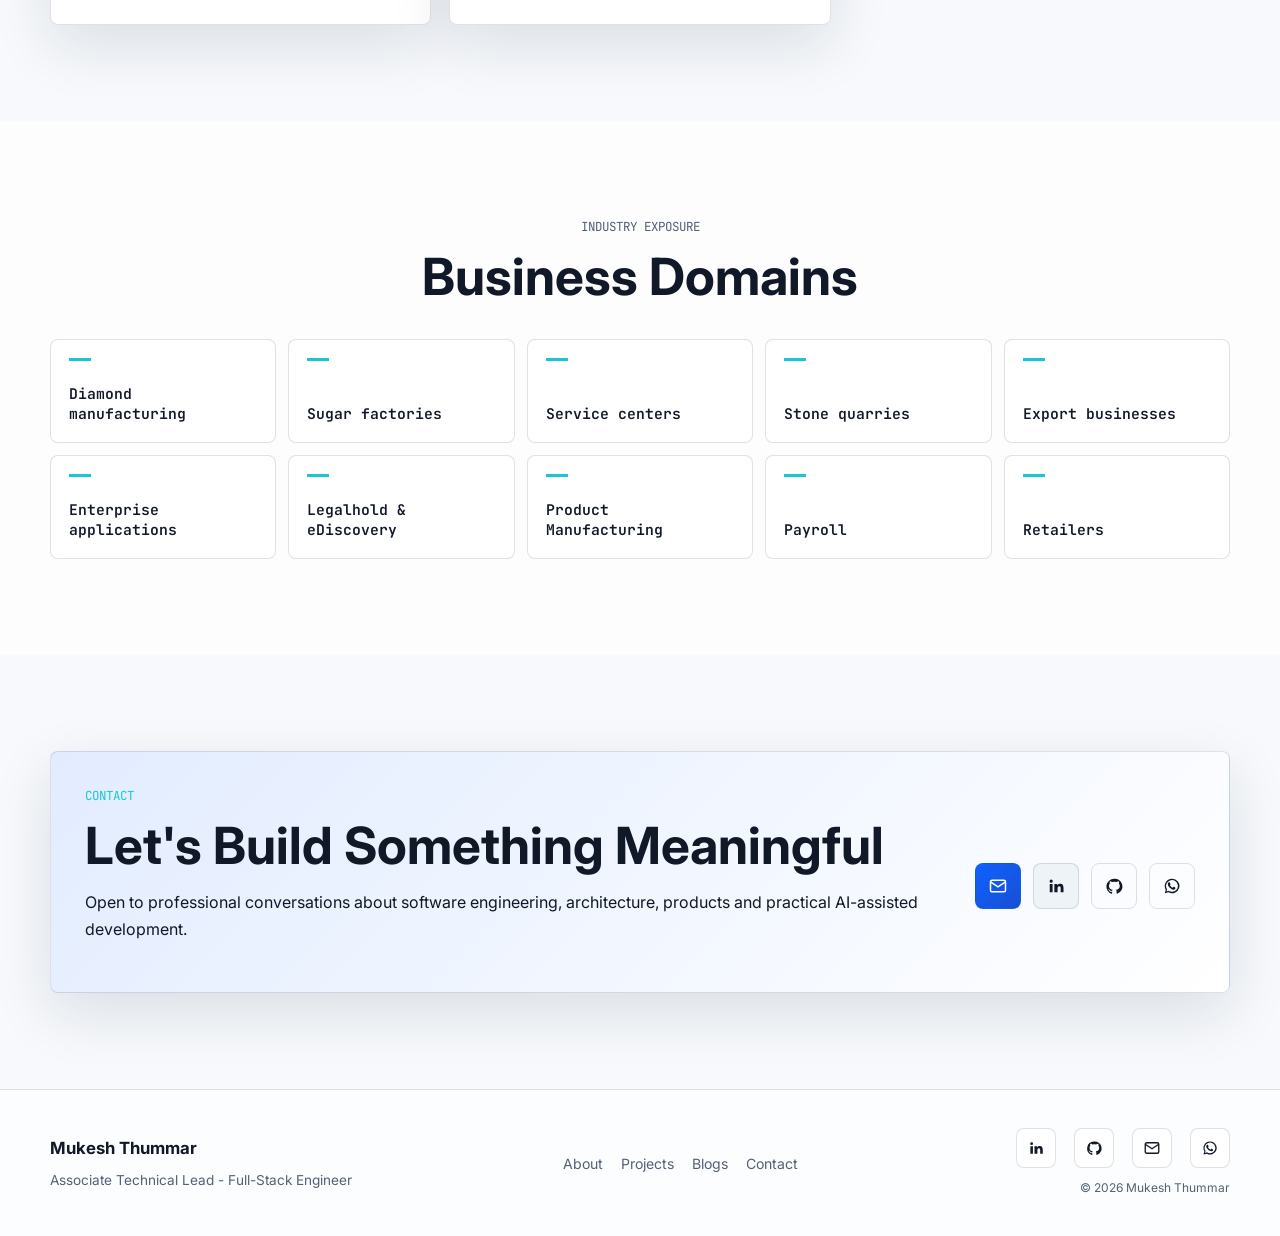
==== commit 9e2686cc: "Make comman header and footer" ====
--- a/about.html
+++ b/about.html
@@ -2,18 +2,11 @@
 <html lang="en">
 <head>
   <meta charset="utf-8">
-  <meta name="viewport" content="width=device-width, initial-scale=1">
-  <title>About Mukesh Thummar | Engineering Journey</title>
-  <meta name="description" content="About Mukesh Thummar, Associate Technical Lead and full-stack software engineer with 16+ years of enterprise application experience.">
-  <link rel="stylesheet" href="css/style.css">
-  <link rel="stylesheet" href="css/responsive.css">
+  <meta http-equiv="refresh" content="0; url=index.html#about">
+  <title>About | Mukesh Thummar</title>
 </head>
 <body>
-  <header class="site-header"><nav class="nav wrap"><a class="brand" href="index.html"><span>MT</span><strong>Mukesh Thummar</strong></a><div class="nav-menu static"><a href="index.html">Home</a><a href="projects.html">Projects</a><a href="blogs.html">Blogs</a><a href="contact.html">Contact</a></div><button class="theme-toggle" type="button" data-theme-toggle aria-label="Toggle theme"><span class="theme-icon" aria-hidden="true">☼</span></button></nav></header>
-  <main class="page-main">
-    <section class="section"><div class="wrap narrow"><p class="eyebrow">About</p><h1>Engineering Experience Meets Continuous Learning</h1><p class="lead">Mukesh Thummar is an Associate Technical Lead focused on practical software delivery: architecture, full-stack engineering, database-backed systems, DevOps practices and AI-assisted productivity.</p><p>Across 16+ years, his work has moved through ERP, billing, queue management, accounting, e-commerce, diamond-industry solutions, eDiscovery products and enterprise data workflows. The common thread is turning business requirements into maintainable systems that teams can operate and evolve.</p><p>He uses AI-assisted development tools as productivity partners for coding, refactoring, documentation, test exploration, review preparation and research.</p></div></section>
-  </main>
-  <footer class="footer"><div class="wrap footer-grid"><div class="footer-brand"><strong>Mukesh Thummar</strong><p>Associate Technical Lead - Full-Stack Engineer</p></div><nav class="footer-nav" aria-label="Footer navigation"><a href="index.html">Home</a><a href="projects.html">Projects</a><a href="blogs.html">Blogs</a><a href="contact.html">Contact</a></nav><div class="footer-meta"><div class="footer-links"><a href="https://www.linkedin.com/in/mukesh-thummar-92213554/" target="_blank" rel="noreferrer" aria-label="LinkedIn">LinkedIn</a><a href="https://github.com/MukeshThummar" target="_blank" rel="noreferrer" aria-label="GitHub">GitHub</a></div><small>&copy; 2026 Mukesh Thummar. All rights reserved.</small></div></div></footer>
-  <script src="js/main.js"></script>
+  <p>Opening the <a href="index.html#about">About</a> section.</p>
+  <script>window.location.replace("index.html#about");</script>
 </body>
-</html>
+</html>
